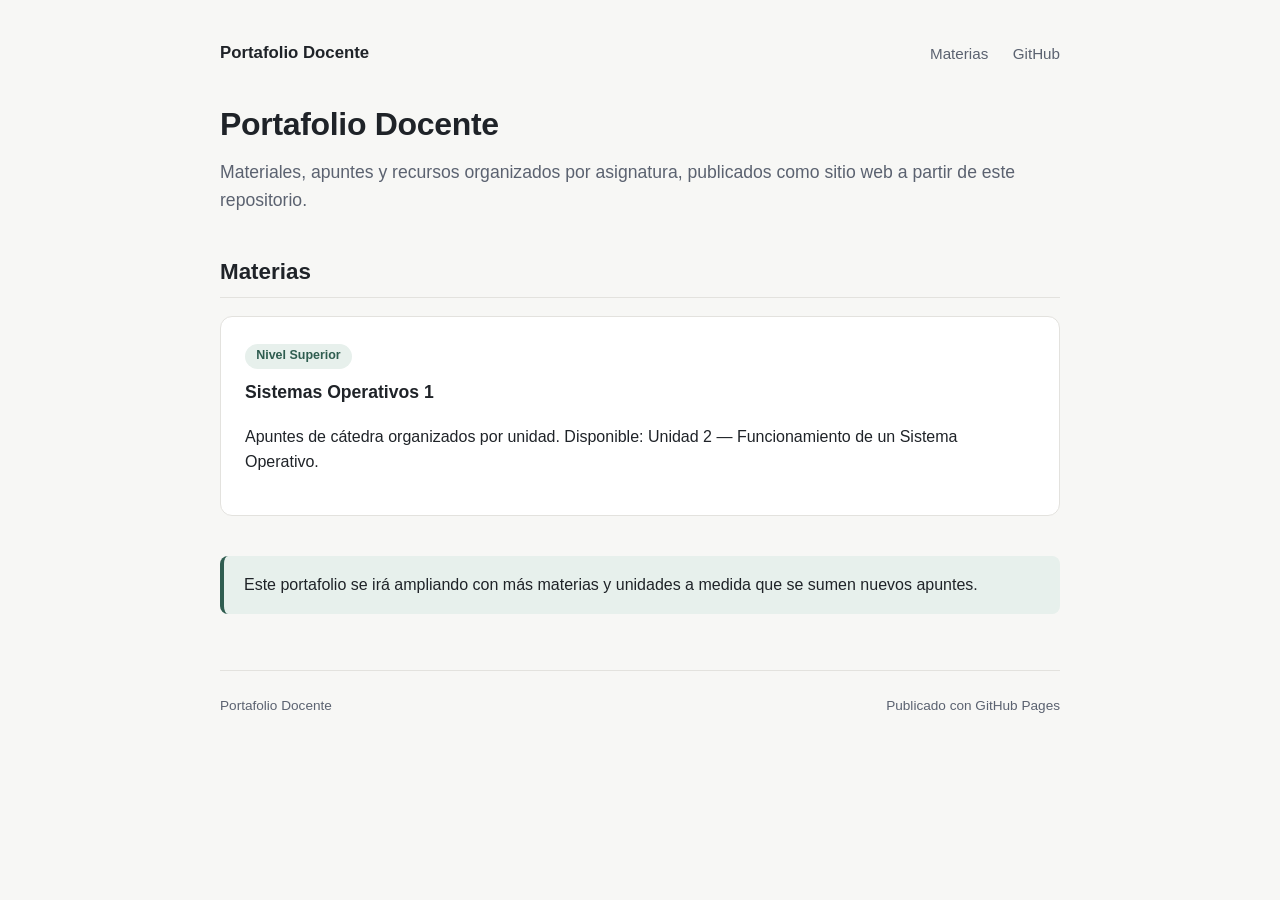
==== index.html @ 7579761d "Agregar portafolio y Unidad 2 de SO1" ====
<!DOCTYPE html>
<html lang="es">
<head>
<meta charset="UTF-8">
<meta name="viewport" content="width=device-width, initial-scale=1.0">
<title>Portafolio Docente</title>
<meta name="description" content="Portafolio docente: materiales, apuntes y recursos para las asignaturas dictadas.">
<link rel="stylesheet" href="assets/style.css">
</head>
<body>
<div class="wrap">

  <header class="site-header">
    <a class="brand" href="index.html">Portafolio Docente</a>
    <nav class="top-nav">
      <a href="materias/so1/index.html">Materias</a>
      <a href="https://github.com/maristiaran/portafolio-docente" target="_blank" rel="noopener">GitHub</a>
    </nav>
  </header>

  <h1>Portafolio Docente</h1>
  <p class="lead">Materiales, apuntes y recursos organizados por asignatura, publicados como sitio web a partir de este repositorio.</p>

  <h2>Materias</h2>
  <div class="grid">
    <div class="card">
      <a class="card-link" href="materias/so1/index.html">
        <span class="tag">Nivel Superior</span>
        <h3>Sistemas Operativos 1</h3>
        <p>Apuntes de cátedra organizados por unidad. Disponible: Unidad 2 — Funcionamiento de un Sistema Operativo.</p>
      </a>
    </div>
  </div>

  <div class="callout">
    Este portafolio se irá ampliando con más materias y unidades a medida que se sumen nuevos apuntes.
  </div>

  <footer class="site-footer">
    <span>Portafolio Docente</span>
    <span>Publicado con GitHub Pages</span>
  </footer>

</div>
</body>
</html>
---- assets/style.css ----
:root {
  --bg: #f7f7f5;
  --bg-card: #ffffff;
  --text: #1f2328;
  --text-muted: #5b6270;
  --accent: #2f5d50;
  --accent-soft: #e7f0ec;
  --border: #e3e2de;
  --radius: 12px;
  --max-width: 880px;
}

@media (prefers-color-scheme: dark) {
  :root {
    --bg: #14161a;
    --bg-card: #1c1f24;
    --text: #ecebe8;
    --text-muted: #a3a9b3;
    --accent: #7fc8ab;
    --accent-soft: #223028;
    --border: #2a2d33;
  }
}

* { box-sizing: border-box; }

html, body {
  margin: 0;
  padding: 0;
  background: var(--bg);
  color: var(--text);
  font-family: -apple-system, BlinkMacSystemFont, "Segoe UI", Roboto, Helvetica, Arial, sans-serif;
  line-height: 1.6;
}

.wrap {
  max-width: var(--max-width);
  margin: 0 auto;
  padding: 2.5rem 1.25rem 4rem;
}

header.site-header {
  display: flex;
  align-items: center;
  justify-content: space-between;
  gap: 1rem;
  flex-wrap: wrap;
  margin-bottom: 2rem;
}

header.site-header .brand {
  font-weight: 700;
  font-size: 1.05rem;
  text-decoration: none;
  color: var(--text);
}

nav.top-nav a {
  color: var(--text-muted);
  text-decoration: none;
  margin-left: 1.25rem;
  font-size: 0.95rem;
}

nav.top-nav a:hover { color: var(--accent); }

.breadcrumb {
  font-size: 0.85rem;
  color: var(--text-muted);
  margin-bottom: 1.5rem;
}

.breadcrumb a { color: var(--text-muted); }

h1 {
  font-size: 2rem;
  margin: 0 0 0.5rem;
  letter-spacing: -0.01em;
}

h2 {
  font-size: 1.4rem;
  margin-top: 2.5rem;
  border-bottom: 1px solid var(--border);
  padding-bottom: 0.4rem;
}

h3 {
  font-size: 1.1rem;
  margin-top: 1.75rem;
  color: var(--accent);
}

h4 {
  font-size: 1rem;
  margin-top: 1.25rem;
}

p.lead {
  color: var(--text-muted);
  font-size: 1.1rem;
  margin-top: 0;
}

.card {
  background: var(--bg-card);
  border: 1px solid var(--border);
  border-radius: var(--radius);
  padding: 1.5rem;
  margin-bottom: 1.25rem;
}

.card a.card-link {
  text-decoration: none;
  color: inherit;
}

.card h3 {
  margin-top: 0;
  color: var(--text);
}

.tag {
  display: inline-block;
  background: var(--accent-soft);
  color: var(--accent);
  border-radius: 999px;
  padding: 0.15rem 0.7rem;
  font-size: 0.78rem;
  font-weight: 600;
  margin-bottom: 0.6rem;
}

.grid {
  display: grid;
  grid-template-columns: repeat(auto-fit, minmax(240px, 1fr));
  gap: 1rem;
}

ul.toc {
  background: var(--bg-card);
  border: 1px solid var(--border);
  border-radius: var(--radius);
  padding: 1.25rem 1.25rem 1.25rem 2rem;
  list-style: none;
  padding-left: 1.25rem;
}

ul.toc li { margin: 0.35rem 0; }
ul.toc a { color: var(--text); text-decoration: none; }
ul.toc a:hover { color: var(--accent); }
ul.toc ul { list-style: none; padding-left: 1.25rem; margin: 0.25rem 0; }
ul.toc ul a { color: var(--text-muted); font-size: 0.95rem; }

.callout {
  background: var(--accent-soft);
  border-left: 4px solid var(--accent);
  padding: 1rem 1.25rem;
  border-radius: 8px;
  margin: 1.25rem 0;
}

.diagram {
  border: 1px solid var(--border);
  background: var(--bg-card);
  border-radius: var(--radius);
  padding: 1.5rem;
  margin: 1.5rem 0;
}

.diagram figcaption {
  text-align: center;
  color: var(--text-muted);
  font-size: 0.85rem;
  margin-top: 0.75rem;
  font-style: italic;
}

table {
  width: 100%;
  border-collapse: collapse;
  margin: 1rem 0;
}

th, td {
  text-align: left;
  padding: 0.6rem 0.75rem;
  border: 1px solid var(--border);
  font-size: 0.95rem;
}

th { background: var(--accent-soft); }

code {
  background: var(--accent-soft);
  padding: 0.1rem 0.4rem;
  border-radius: 4px;
  font-size: 0.9em;
}

footer.site-footer {
  margin-top: 3.5rem;
  padding-top: 1.5rem;
  border-top: 1px solid var(--border);
  color: var(--text-muted);
  font-size: 0.85rem;
  display: flex;
  justify-content: space-between;
  flex-wrap: wrap;
  gap: 0.5rem;
}

.pill-nav {
  display: flex;
  justify-content: space-between;
  margin-top: 3rem;
  gap: 1rem;
  flex-wrap: wrap;
}

.pill-nav a {
  text-decoration: none;
  color: var(--accent);
  border: 1px solid var(--border);
  border-radius: 999px;
  padding: 0.5rem 1.1rem;
  font-size: 0.9rem;
}

.pill-nav a:hover { border-color: var(--accent); }
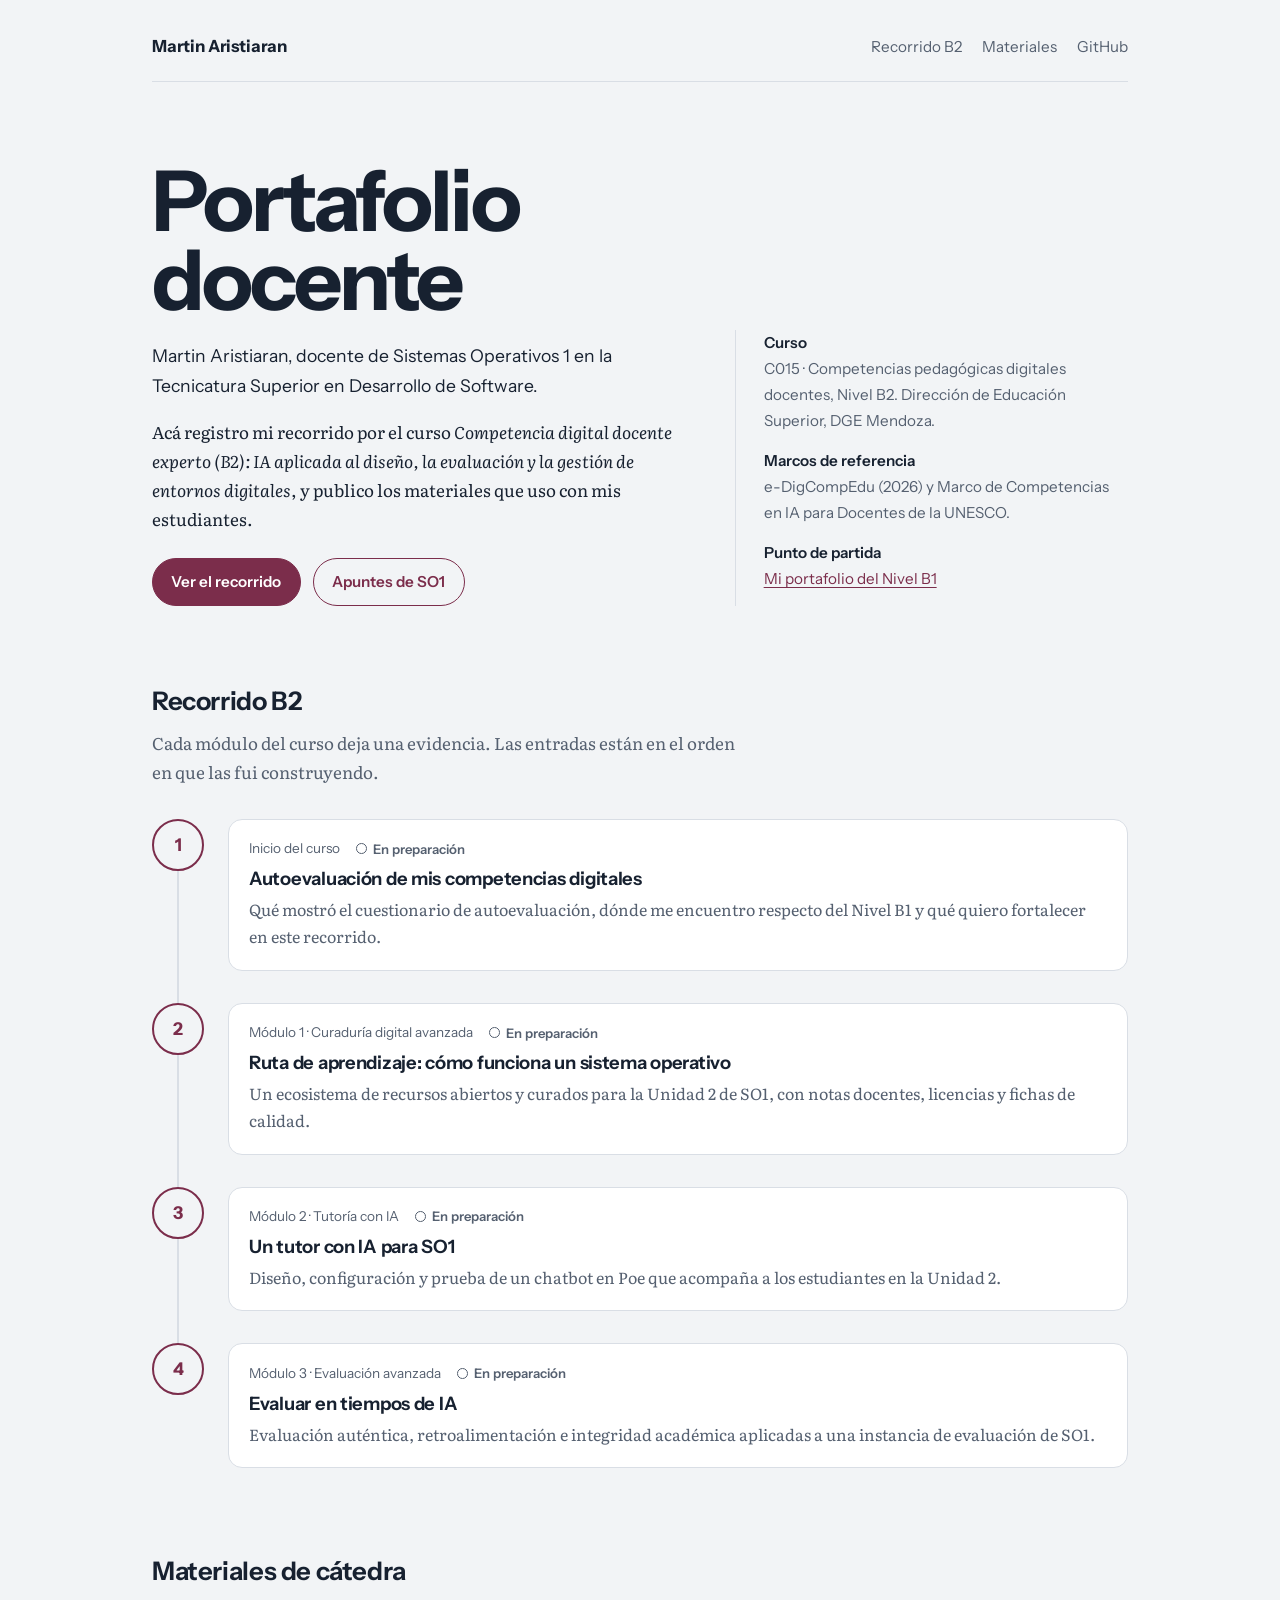
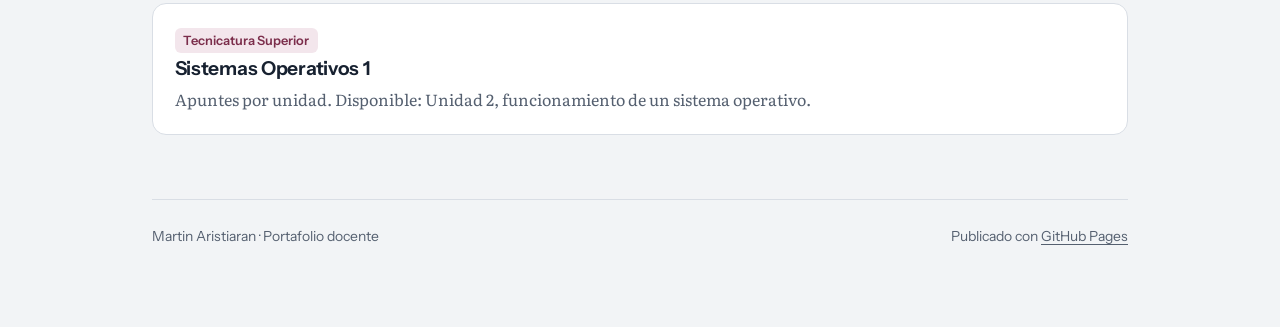
==== commit 0b4a26f8: "Actualizar portafolio docente y recorrido B2 Co-authored-by: Copilot <223556219+Copilot@users.norepl" ====
--- a/index.html
+++ b/index.html
@@ -3,42 +3,106 @@
 <head>
 <meta charset="UTF-8">
 <meta name="viewport" content="width=device-width, initial-scale=1.0">
-<title>Portafolio Docente</title>
-<meta name="description" content="Portafolio docente: materiales, apuntes y recursos para las asignaturas dictadas.">
+<title>Martin Aristiaran — Portafolio docente</title>
+<meta name="description" content="Portafolio docente de Martin Aristiaran: recorrido del curso Competencia digital docente B2 y materiales de cátedra de Sistemas Operativos 1.">
+<link rel="preconnect" href="https://fonts.googleapis.com">
+<link rel="preconnect" href="https://fonts.gstatic.com" crossorigin>
+<link href="https://fonts.googleapis.com/css2?family=Instrument+Sans:wght@400;600;700&family=Literata:ital,opsz,wght@0,7..72,400;0,7..72,600;1,7..72,400&display=swap" rel="stylesheet">
 <link rel="stylesheet" href="assets/style.css">
 </head>
 <body>
 <div class="wrap">
 
   <header class="site-header">
-    <a class="brand" href="index.html">Portafolio Docente</a>
-    <nav class="top-nav">
-      <a href="materias/so1/index.html">Materias</a>
+    <a class="brand" href="index.html">Martin Aristiaran</a>
+    <nav class="top-nav" aria-label="Principal">
+      <a href="#recorrido">Recorrido B2</a>
+      <a href="#materiales">Materiales</a>
       <a href="https://github.com/maristiaran/portafolio-docente" target="_blank" rel="noopener">GitHub</a>
     </nav>
   </header>
 
-  <h1>Portafolio Docente</h1>
-  <p class="lead">Materiales, apuntes y recursos organizados por asignatura, publicados como sitio web a partir de este repositorio.</p>
+  <section class="hero">
+    <div>
+      <h1>Portafolio docente</h1>
+      <p class="role">Martin Aristiaran, docente de Sistemas Operativos 1 en la Tecnicatura Superior en Desarrollo de Software.</p>
+      <p>Acá registro mi recorrido por el curso <em>Competencia digital docente experto (B2): IA aplicada al diseño, la evaluación y la gestión de entornos digitales</em>, y publico los materiales que uso con mis estudiantes.</p>
+      <div class="hero-actions">
+        <a class="btn btn-primary" href="#recorrido">Ver el recorrido</a>
+        <a class="btn btn-ghost" href="materias/so1/index.html">Apuntes de SO1</a>
+      </div>
+    </div>
+    <aside class="hero-aside" aria-label="Datos del curso">
+      <dl>
+        <dt>Curso</dt>
+        <dd>C015 · Competencias pedagógicas digitales docentes, Nivel B2. Dirección de Educación Superior, DGE Mendoza.</dd>
+        <dt>Marcos de referencia</dt>
+        <dd>e-DigCompEdu (2026) y Marco de Competencias en IA para Docentes de la UNESCO.</dd>
+        <dt>Punto de partida</dt>
+        <dd><!-- Reemplazá el # por el enlace a tu portafolio del Nivel B1 -->
+          <a href="#">Mi portafolio del Nivel B1</a></dd>
+      </dl>
+    </aside>
+  </section>
 
-  <h2>Materias</h2>
-  <div class="grid">
-    <div class="card">
-      <a class="card-link" href="materias/so1/index.html">
-        <span class="tag">Nivel Superior</span>
-        <h3>Sistemas Operativos 1</h3>
-        <p>Apuntes de cátedra organizados por unidad. Disponible: Unidad 2 — Funcionamiento de un Sistema Operativo.</p>
-      </a>
+  <section id="recorrido">
+    <h2>Recorrido B2</h2>
+    <p class="section-intro">Cada módulo del curso deja una evidencia. Las entradas están en el orden en que las fui construyendo.</p>
+
+    <!-- Cuando termines una entrada: cambiá class="" por class="is-done" en el <li>
+         y el estado por <span class="status done">Publicada</span> -->
+    <ol class="timeline">
+      <li>
+        <span class="node" aria-hidden="true"></span>
+        <article class="step">
+          <div class="step-meta"><span>Inicio del curso</span><span class="status">En preparación</span></div>
+          <h3><a href="entradas/01-autoevaluacion.html">Autoevaluación de mis competencias digitales</a></h3>
+          <p>Qué mostró el cuestionario de autoevaluación, dónde me encuentro respecto del Nivel B1 y qué quiero fortalecer en este recorrido.</p>
+        </article>
+      </li>
+      <li>
+        <span class="node" aria-hidden="true"></span>
+        <article class="step">
+          <div class="step-meta"><span>Módulo 1 · Curaduría digital avanzada</span><span class="status">En preparación</span></div>
+          <h3><a href="entradas/02-ecosistema-curado.html">Ruta de aprendizaje: cómo funciona un sistema operativo</a></h3>
+          <p>Un ecosistema de recursos abiertos y curados para la Unidad 2 de SO1, con notas docentes, licencias y fichas de calidad.</p>
+        </article>
+      </li>
+      <li>
+        <span class="node" aria-hidden="true"></span>
+        <article class="step">
+          <div class="step-meta"><span>Módulo 2 · Tutoría con IA</span><span class="status">En preparación</span></div>
+          <h3><a href="entradas/03-tutor-ia.html">Un tutor con IA para SO1</a></h3>
+          <p>Diseño, configuración y prueba de un chatbot en Poe que acompaña a los estudiantes en la Unidad 2.</p>
+        </article>
+      </li>
+      <li>
+        <span class="node" aria-hidden="true"></span>
+        <article class="step">
+          <div class="step-meta"><span>Módulo 3 · Evaluación avanzada</span><span class="status">En preparación</span></div>
+          <h3><a href="entradas/04-evaluacion.html">Evaluar en tiempos de IA</a></h3>
+          <p>Evaluación auténtica, retroalimentación e integridad académica aplicadas a una instancia de evaluación de SO1.</p>
+        </article>
+      </li>
+    </ol>
+  </section>
+
+  <section id="materiales">
+    <h2>Materiales de cátedra</h2>
+    <div class="grid">
+      <div class="card">
+        <a class="card-link" href="materias/so1/index.html">
+          <span class="tag">Tecnicatura Superior</span>
+          <h3>Sistemas Operativos 1</h3>
+          <p>Apuntes por unidad. Disponible: Unidad 2, funcionamiento de un sistema operativo.</p>
+        </a>
+      </div>
     </div>
-  </div>
-
-  <div class="callout">
-    Este portafolio se irá ampliando con más materias y unidades a medida que se sumen nuevos apuntes.
-  </div>
+  </section>
 
   <footer class="site-footer">
-    <span>Portafolio Docente</span>
-    <span>Publicado con GitHub Pages</span>
+    <span>Martin Aristiaran · Portafolio docente</span>
+    <span>Publicado con <a href="https://pages.github.com/">GitHub Pages</a></span>
   </footer>
 
 </div>
--- a/assets/style.css
+++ b/assets/style.css
@@ -1,230 +1,407 @@
+/* Portafolio docente — Martin Aristiaran
+   Tipografías: Instrument Sans (títulos e interfaz) + Literata (lectura) */
+
 :root {
-  --bg: #f7f7f5;
-  --bg-card: #ffffff;
-  --text: #1f2328;
-  --text-muted: #5b6270;
-  --accent: #2f5d50;
-  --accent-soft: #e7f0ec;
-  --border: #e3e2de;
-  --radius: 12px;
-  --max-width: 880px;
+  --paper: #F2F4F6;
+  --surface: #FFFFFF;
+  --ink: #172130;
+  --muted: #556070;
+  --line: #D9DEE5;
+  --accent: #7B2D4B;       /* malbec */
+  --accent-soft: #F3E6EC;
+  --done: #4F6B2E;
+  --radius-lg: 14px;
+  --radius-sm: 6px;
+  --measure: 68ch;
+  --wide: 1040px;
+  --sans: "Instrument Sans", system-ui, -apple-system, "Segoe UI", sans-serif;
+  --serif: "Literata", Georgia, "Times New Roman", serif;
 }
 
 @media (prefers-color-scheme: dark) {
   :root {
-    --bg: #14161a;
-    --bg-card: #1c1f24;
-    --text: #ecebe8;
-    --text-muted: #a3a9b3;
-    --accent: #7fc8ab;
-    --accent-soft: #223028;
-    --border: #2a2d33;
+    --paper: #12161C;
+    --surface: #1A2028;
+    --ink: #E6E9EE;
+    --muted: #9AA4B2;
+    --line: #2A323D;
+    --accent: #E59AB8;
+    --accent-soft: #2E1E26;
+    --done: #A8C47A;
   }
 }
 
 * { box-sizing: border-box; }
 
-html, body {
+html { -webkit-text-size-adjust: 100%; }
+
+body {
   margin: 0;
-  padding: 0;
-  background: var(--bg);
-  color: var(--text);
-  font-family: -apple-system, BlinkMacSystemFont, "Segoe UI", Roboto, Helvetica, Arial, sans-serif;
-  line-height: 1.6;
-}
+  background: var(--paper);
+  color: var(--ink);
+  font-family: var(--serif);
+  font-size: 1.0625rem;
+  line-height: 1.7;
+}
+
+a { color: var(--accent); text-underline-offset: 3px; text-decoration-thickness: 1px; }
+a:hover { text-decoration-thickness: 2px; }
+:focus-visible { outline: 3px solid var(--accent); outline-offset: 3px; border-radius: 4px; }
 
 .wrap {
-  max-width: var(--max-width);
+  max-width: var(--wide);
   margin: 0 auto;
-  padding: 2.5rem 1.25rem 4rem;
-}
-
+  padding: 1.5rem 1rem 4rem;
+}
+
+/* ---------- Encabezado ---------- */
 header.site-header {
   display: flex;
+  align-items: baseline;
+  justify-content: space-between;
+  gap: .75rem 1.5rem;
+  flex-wrap: wrap;
+  padding-bottom: 1.25rem;
+  border-bottom: 1px solid var(--line);
+  margin-bottom: 2.5rem;
+  font-family: var(--sans);
+}
+header.site-header .brand {
+  font-weight: 700;
+  font-size: 1.05rem;
+  color: var(--ink);
+  text-decoration: none;
+  letter-spacing: -0.01em;
+}
+nav.top-nav { display: flex; gap: 1.25rem; flex-wrap: wrap; }
+nav.top-nav a {
+  color: var(--muted);
+  text-decoration: none;
+  font-size: .95rem;
+}
+nav.top-nav a:hover, nav.top-nav a[aria-current="page"] { color: var(--accent); }
+
+.breadcrumb {
+  font-family: var(--sans);
+  font-size: .875rem;
+  color: var(--muted);
+  margin: -1rem 0 1.5rem;
+}
+.breadcrumb a { color: var(--muted); }
+
+/* ---------- Tipografía ---------- */
+h1, h2, h3, h4 { font-family: var(--sans); line-height: 1.2; letter-spacing: -0.015em; }
+h1 { font-size: clamp(2rem, 5vw, 2.75rem); margin: 0 0 .75rem; font-weight: 700; }
+h2 { font-size: 1.6rem; margin: 3.5rem 0 1rem; font-weight: 650; }
+h3 { font-size: 1.2rem; margin: 2.25rem 0 .5rem; font-weight: 650; }
+h4 { font-size: 1.02rem; margin: 1.5rem 0 .25rem; font-weight: 650; color: var(--muted); }
+
+p.lead { font-size: 1.2rem; color: var(--muted); margin-top: 0; max-width: 56ch; }
+
+/* En páginas de lectura, el texto mantiene un ancho cómodo */
+.prose { max-width: var(--measure); }
+.prose > h2:first-child { margin-top: 0; }
+
+/* ---------- Portada ---------- */
+.hero {
+  display: grid;
+  grid-template-columns: 1fr;
+  gap: 2rem;
+  padding: 1rem 0 1.5rem;
+}
+.hero h1 {
+  font-size: clamp(2.6rem, 9vw, 5.25rem);
+  line-height: .95;
+  letter-spacing: -0.035em;
+  margin-bottom: 1.25rem;
+}
+.hero .role {
+  font-family: var(--sans);
+  font-size: 1.1rem;
+  color: var(--ink);
+  margin: 0 0 1rem;
+}
+.hero p { max-width: 54ch; }
+.hero-actions { display: flex; gap: .75rem; flex-wrap: wrap; margin-top: 1.5rem; font-family: var(--sans); }
+
+.btn {
+  display: inline-block;
+  padding: .65rem 1.15rem;
+  border-radius: 999px;
+  font-weight: 600;
+  font-size: .95rem;
+  text-decoration: none;
+  border: 1.5px solid var(--accent);
+}
+.btn-primary { background: var(--accent); color: var(--surface); }
+.btn-ghost { color: var(--accent); }
+.btn:hover { text-decoration: none; filter: brightness(1.08); }
+
+.section-intro { color: var(--muted); max-width: 60ch; margin-top: -.25rem; }
+
+/* ---------- Recorrido B2: línea de tiempo ---------- */
+.timeline {
+  list-style: none;
+  margin: 2rem 0 0;
+  padding: 0;
+  counter-reset: paso;
+}
+.timeline > li {
+  position: relative;
+  display: grid;
+  grid-template-columns: 2.75rem 1fr;
+  gap: 0 1rem;
+  padding-bottom: 2rem;
+  counter-increment: paso;
+}
+/* trazo vertical que une los pasos */
+.timeline > li::before {
+  content: "";
+  position: absolute;
+  left: calc(1.375rem - 1px);
+  top: 2.75rem;
+  bottom: 0;
+  width: 2px;
+  background: var(--line);
+}
+.timeline > li:last-child::before { display: none; }
+
+.node {
+  width: 2.75rem;
+  height: 2.75rem;
+  border-radius: 50%;
+  display: grid;
+  place-items: center;
+  font-family: var(--sans);
+  font-weight: 700;
+  font-size: 1rem;
+  border: 2px solid var(--accent);
+  color: var(--accent);
+  background: var(--paper);
+  position: relative;
+  z-index: 1;
+}
+.node::after { content: counter(paso); }
+.is-done .node { background: var(--accent); color: var(--surface); }
+
+.step {
+  background: var(--surface);
+  border: 1px solid var(--line);
+  border-radius: var(--radius-lg);
+  padding: 1.1rem 1.25rem 1.2rem;
+}
+.step h3 { margin: 0 0 .35rem; font-size: 1.15rem; }
+.step h3 a { color: var(--ink); text-decoration: none; }
+.step h3 a:hover { color: var(--accent); }
+.step p { margin: 0; color: var(--muted); font-size: 1rem; }
+.step-meta {
+  display: flex;
+  gap: .5rem 1rem;
+  flex-wrap: wrap;
   align-items: center;
+  font-family: var(--sans);
+  font-size: .85rem;
+  color: var(--muted);
+  margin-bottom: .5rem;
+}
+
+.status {
+  display: inline-flex;
+  align-items: center;
+  gap: .4rem;
+  font-family: var(--sans);
+  font-size: .82rem;
+  font-weight: 600;
+  color: var(--muted);
+}
+.status::before {
+  content: "";
+  width: .55rem; height: .55rem;
+  border-radius: 50%;
+  border: 1.5px solid currentColor;
+}
+.status.done { color: var(--done); }
+.status.done::before { background: currentColor; }
+
+/* ---------- Tarjetas (materiales) ---------- */
+.grid {
+  display: grid;
+  grid-template-columns: repeat(auto-fit, minmax(260px, 1fr));
+  gap: 1rem;
+}
+.card {
+  background: var(--surface);
+  border: 1px solid var(--line);
+  border-radius: var(--radius-lg);
+  padding: 1.25rem 1.35rem;
+}
+.card a.card-link { text-decoration: none; color: inherit; display: block; }
+.card h3 { margin: .25rem 0 .4rem; color: var(--ink); }
+.card a.card-link:hover h3 { color: var(--accent); }
+.card p { margin: 0; color: var(--muted); font-size: 1rem; }
+
+.tag {
+  display: inline-block;
+  font-family: var(--sans);
+  font-size: .8rem;
+  font-weight: 600;
+  color: var(--accent);
+  background: var(--accent-soft);
+  border-radius: var(--radius-sm);
+  padding: .1rem .55rem;
+}
+
+/* ---------- Entradas del portafolio ---------- */
+.entry-head { max-width: var(--measure); margin-bottom: 2.5rem; }
+.entry-head .step-meta { margin-bottom: .75rem; }
+
+.callout {
+  background: var(--accent-soft);
+  border-left: 3px solid var(--accent);
+  padding: 1rem 1.25rem;
+  border-radius: 0 var(--radius-sm) var(--radius-sm) 0;
+  margin: 1.5rem 0;
+}
+
+/* Recuadro de ayuda para completar: borrarlo al escribir la entrada */
+.borrador {
+  border: 1.5px dashed var(--line);
+  border-radius: var(--radius-sm);
+  padding: .9rem 1.1rem;
+  margin: .75rem 0 1.5rem;
+  font-family: var(--sans);
+  font-size: .93rem;
+  color: var(--muted);
+  line-height: 1.55;
+}
+.borrador strong { color: var(--ink); }
+.borrador ul { margin: .4rem 0 0; padding-left: 1.2rem; }
+
+blockquote {
+  margin: 1.5rem 0;
+  padding: .25rem 0 .25rem 1.25rem;
+  border-left: 3px solid var(--line);
+  color: var(--muted);
+  font-style: italic;
+}
+
+/* ---------- Apuntes ---------- */
+ul.toc {
+  background: var(--surface);
+  border: 1px solid var(--line);
+  border-radius: var(--radius-lg);
+  padding: 1.25rem 1.5rem;
+  list-style: none;
+  font-family: var(--sans);
+  max-width: var(--measure);
+}
+ul.toc li { margin: .3rem 0; }
+ul.toc a { color: var(--ink); text-decoration: none; font-weight: 600; }
+ul.toc a:hover { color: var(--accent); }
+ul.toc ul { list-style: none; padding-left: 1.1rem; margin: .2rem 0 .5rem; }
+ul.toc ul a { color: var(--muted); font-weight: 400; font-size: .95rem; }
+
+/* Las figuras SVG tienen trazos oscuros: siempre sobre fondo claro */
+.diagram {
+  margin: 2rem 0;
+  padding: 1.5rem;
+  background: #FFFFFF;
+  border: 1px solid var(--line);
+  border-radius: var(--radius-lg);
+  max-width: 720px;
+}
+.diagram svg { width: 100%; height: auto; display: block; }
+.diagram figcaption {
+  color: #556070;
+  font-family: var(--sans);
+  font-size: .87rem;
+  margin-top: .9rem;
+  text-align: center;
+}
+
+table {
+  width: 100%;
+  border-collapse: collapse;
+  margin: 1.25rem 0;
+  font-size: .97rem;
+}
+td { background: var(--surface); }
+@media (max-width: 600px) { table { display: block; overflow-x: auto; } }
+th, td { text-align: left; padding: .6rem .8rem; border: 1px solid var(--line); vertical-align: top; }
+th { font-family: var(--sans); background: var(--accent-soft); }
+
+code {
+  font-size: .9em;
+  background: var(--accent-soft);
+  padding: .05rem .35rem;
+  border-radius: 4px;
+}
+
+/* Contenido de apuntes con ancho de lectura */
+.wrap > p, .wrap > ul:not(.toc):not(.timeline), .wrap > ol { max-width: var(--measure); }
+
+.pill-nav {
+  display: flex;
   justify-content: space-between;
   gap: 1rem;
   flex-wrap: wrap;
-  margin-bottom: 2rem;
-}
-
-header.site-header .brand {
-  font-weight: 700;
-  font-size: 1.05rem;
+  margin-top: 3.5rem;
+  font-family: var(--sans);
+}
+.pill-nav a {
   text-decoration: none;
-  color: var(--text);
-}
-
-nav.top-nav a {
-  color: var(--text-muted);
-  text-decoration: none;
-  margin-left: 1.25rem;
-  font-size: 0.95rem;
-}
-
-nav.top-nav a:hover { color: var(--accent); }
-
-.breadcrumb {
-  font-size: 0.85rem;
-  color: var(--text-muted);
-  margin-bottom: 1.5rem;
-}
-
-.breadcrumb a { color: var(--text-muted); }
-
-h1 {
-  font-size: 2rem;
-  margin: 0 0 0.5rem;
-  letter-spacing: -0.01em;
-}
-
-h2 {
-  font-size: 1.4rem;
-  margin-top: 2.5rem;
-  border-bottom: 1px solid var(--border);
-  padding-bottom: 0.4rem;
-}
-
-h3 {
-  font-size: 1.1rem;
-  margin-top: 1.75rem;
-  color: var(--accent);
-}
-
-h4 {
-  font-size: 1rem;
-  margin-top: 1.25rem;
-}
-
-p.lead {
-  color: var(--text-muted);
-  font-size: 1.1rem;
-  margin-top: 0;
-}
-
-.card {
-  background: var(--bg-card);
-  border: 1px solid var(--border);
-  border-radius: var(--radius);
-  padding: 1.5rem;
-  margin-bottom: 1.25rem;
-}
-
-.card a.card-link {
-  text-decoration: none;
-  color: inherit;
-}
-
-.card h3 {
-  margin-top: 0;
-  color: var(--text);
-}
-
-.tag {
-  display: inline-block;
-  background: var(--accent-soft);
-  color: var(--accent);
+  border: 1.5px solid var(--line);
   border-radius: 999px;
-  padding: 0.15rem 0.7rem;
-  font-size: 0.78rem;
+  padding: .5rem 1.1rem;
+  font-size: .92rem;
   font-weight: 600;
-  margin-bottom: 0.6rem;
-}
-
-.grid {
-  display: grid;
-  grid-template-columns: repeat(auto-fit, minmax(240px, 1fr));
-  gap: 1rem;
-}
-
-ul.toc {
-  background: var(--bg-card);
-  border: 1px solid var(--border);
-  border-radius: var(--radius);
-  padding: 1.25rem 1.25rem 1.25rem 2rem;
-  list-style: none;
-  padding-left: 1.25rem;
-}
-
-ul.toc li { margin: 0.35rem 0; }
-ul.toc a { color: var(--text); text-decoration: none; }
-ul.toc a:hover { color: var(--accent); }
-ul.toc ul { list-style: none; padding-left: 1.25rem; margin: 0.25rem 0; }
-ul.toc ul a { color: var(--text-muted); font-size: 0.95rem; }
-
-.callout {
-  background: var(--accent-soft);
-  border-left: 4px solid var(--accent);
-  padding: 1rem 1.25rem;
-  border-radius: 8px;
-  margin: 1.25rem 0;
-}
-
-.diagram {
-  border: 1px solid var(--border);
-  background: var(--bg-card);
-  border-radius: var(--radius);
-  padding: 1.5rem;
-  margin: 1.5rem 0;
-}
-
-.diagram figcaption {
-  text-align: center;
-  color: var(--text-muted);
-  font-size: 0.85rem;
-  margin-top: 0.75rem;
-  font-style: italic;
-}
-
-table {
-  width: 100%;
-  border-collapse: collapse;
-  margin: 1rem 0;
-}
-
-th, td {
-  text-align: left;
-  padding: 0.6rem 0.75rem;
-  border: 1px solid var(--border);
-  font-size: 0.95rem;
-}
-
-th { background: var(--accent-soft); }
-
-code {
-  background: var(--accent-soft);
-  padding: 0.1rem 0.4rem;
-  border-radius: 4px;
-  font-size: 0.9em;
-}
-
+}
+.pill-nav a:hover { border-color: var(--accent); }
+
+/* ---------- Pie ---------- */
 footer.site-footer {
-  margin-top: 3.5rem;
+  margin-top: 4rem;
   padding-top: 1.5rem;
-  border-top: 1px solid var(--border);
-  color: var(--text-muted);
-  font-size: 0.85rem;
+  border-top: 1px solid var(--line);
+  color: var(--muted);
+  font-family: var(--sans);
+  font-size: .87rem;
   display: flex;
   justify-content: space-between;
+  gap: .5rem 1.5rem;
   flex-wrap: wrap;
-  gap: 0.5rem;
-}
-
-.pill-nav {
-  display: flex;
-  justify-content: space-between;
-  margin-top: 3rem;
-  gap: 1rem;
-  flex-wrap: wrap;
-}
-
-.pill-nav a {
-  text-decoration: none;
-  color: var(--accent);
-  border: 1px solid var(--border);
-  border-radius: 999px;
-  padding: 0.5rem 1.1rem;
-  font-size: 0.9rem;
-}
-
-.pill-nav a:hover { border-color: var(--accent); }
+}
+footer.site-footer a { color: var(--muted); }
+
+/* ---------- Pantallas grandes ---------- */
+@media (min-width: 860px) {
+  .wrap { padding: 2rem 2rem 5rem; }
+  .hero { grid-template-columns: 1.4fr 1fr; align-items: end; padding-top: 2.5rem; }
+  .timeline > li { grid-template-columns: 3.25rem 1fr; gap: 0 1.5rem; }
+  .node { width: 3.25rem; height: 3.25rem; font-size: 1.1rem; }
+  .timeline > li::before { left: calc(1.625rem - 1px); top: 3.25rem; }
+}
+
+.hero-aside {
+  font-family: var(--sans);
+  font-size: .95rem;
+  color: var(--muted);
+  border-top: 1px solid var(--line);
+  padding-top: 1.25rem;
+}
+.hero-aside dl { margin: 0; }
+.hero-aside dt { font-weight: 600; color: var(--ink); }
+.hero-aside dd { margin: 0 0 .9rem; }
+
+@media (min-width: 860px) {
+  .hero-aside {
+    border-top: 0;
+    padding-top: 0;
+    border-left: 1px solid var(--line);
+    padding-left: 1.75rem;
+  }
+}
+
+@media (prefers-reduced-motion: no-preference) {
+  html { scroll-behavior: smooth; }
+}
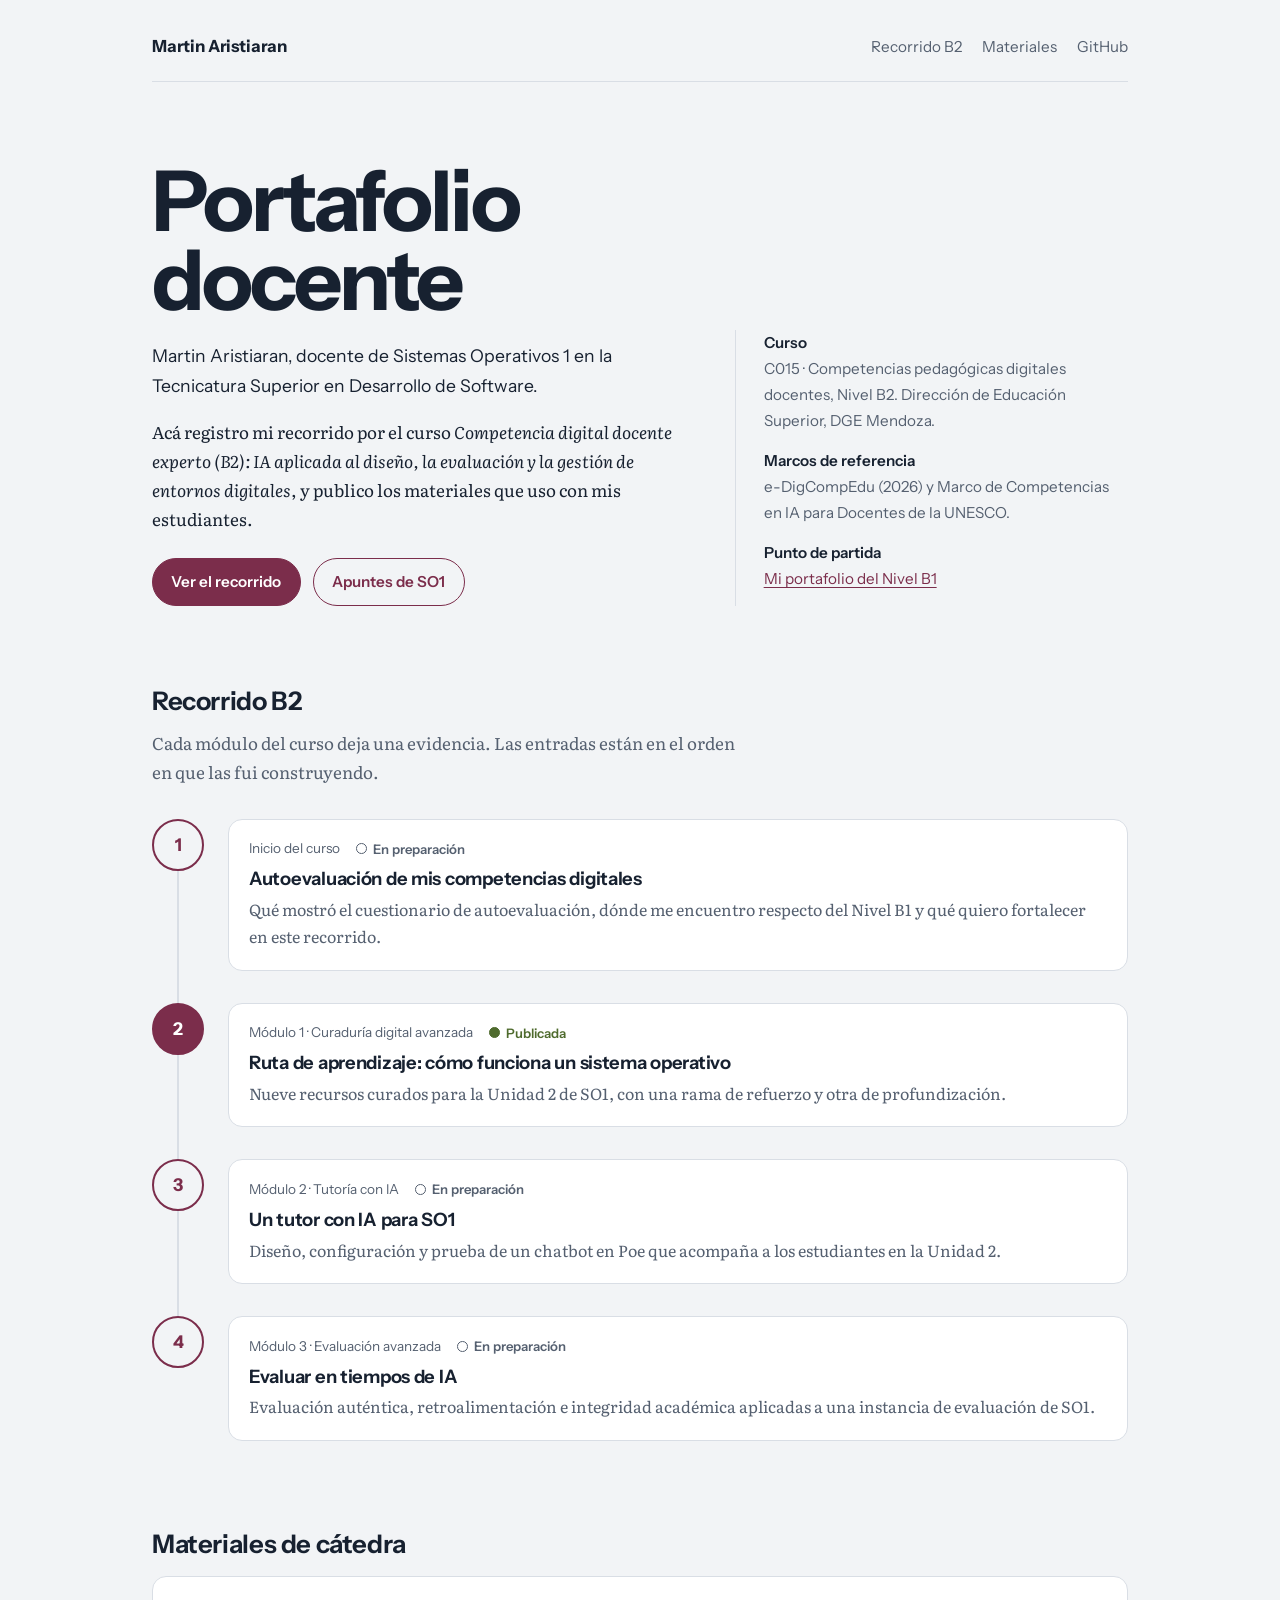
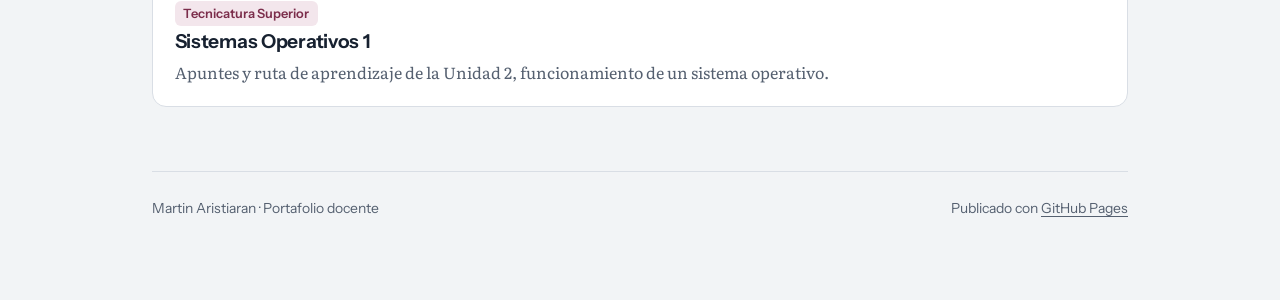
==== commit aee34555: "Actualizar contenidos del portafolio Co-authored-by: Copilot <223556219+Copilot@users.noreply.github" ====
--- a/index.html
+++ b/index.html
@@ -60,12 +60,12 @@
           <p>Qué mostró el cuestionario de autoevaluación, dónde me encuentro respecto del Nivel B1 y qué quiero fortalecer en este recorrido.</p>
         </article>
       </li>
-      <li>
+      <li class="is-done">
         <span class="node" aria-hidden="true"></span>
         <article class="step">
-          <div class="step-meta"><span>Módulo 1 · Curaduría digital avanzada</span><span class="status">En preparación</span></div>
+          <div class="step-meta"><span>Módulo 1 · Curaduría digital avanzada</span><span class="status done">Publicada</span></div>
           <h3><a href="entradas/02-ecosistema-curado.html">Ruta de aprendizaje: cómo funciona un sistema operativo</a></h3>
-          <p>Un ecosistema de recursos abiertos y curados para la Unidad 2 de SO1, con notas docentes, licencias y fichas de calidad.</p>
+          <p>Nueve recursos curados para la Unidad 2 de SO1, con una rama de refuerzo y otra de profundización.</p>
         </article>
       </li>
       <li>
@@ -94,7 +94,7 @@
         <a class="card-link" href="materias/so1/index.html">
           <span class="tag">Tecnicatura Superior</span>
           <h3>Sistemas Operativos 1</h3>
-          <p>Apuntes por unidad. Disponible: Unidad 2, funcionamiento de un sistema operativo.</p>
+          <p>Apuntes y ruta de aprendizaje de la Unidad 2, funcionamiento de un sistema operativo.</p>
         </a>
       </div>
     </div>
--- a/assets/style.css
+++ b/assets/style.css
@@ -405,3 +405,20 @@
 @media (prefers-reduced-motion: no-preference) {
   html { scroll-behavior: smooth; }
 }
+
+/* Tablas anchas (fichas de calidad): se desplazan horizontalmente */
+.table-scroll { overflow-x: auto; margin: 1.25rem 0; }
+.table-scroll table { display: table; min-width: 860px; margin: 0; font-size: .9rem; }
+@media (min-width: 1100px) { .prose .table-scroll { width: calc(var(--wide) - 4rem); } }
+
+pre.prompt {
+  white-space: pre-wrap;
+  font-family: ui-monospace, "SF Mono", Menlo, Consolas, monospace;
+  font-size: .86rem;
+  line-height: 1.6;
+  background: var(--surface);
+  border: 1px solid var(--line);
+  border-radius: var(--radius-sm);
+  padding: 1rem 1.15rem;
+  margin: 1rem 0 1.5rem;
+}
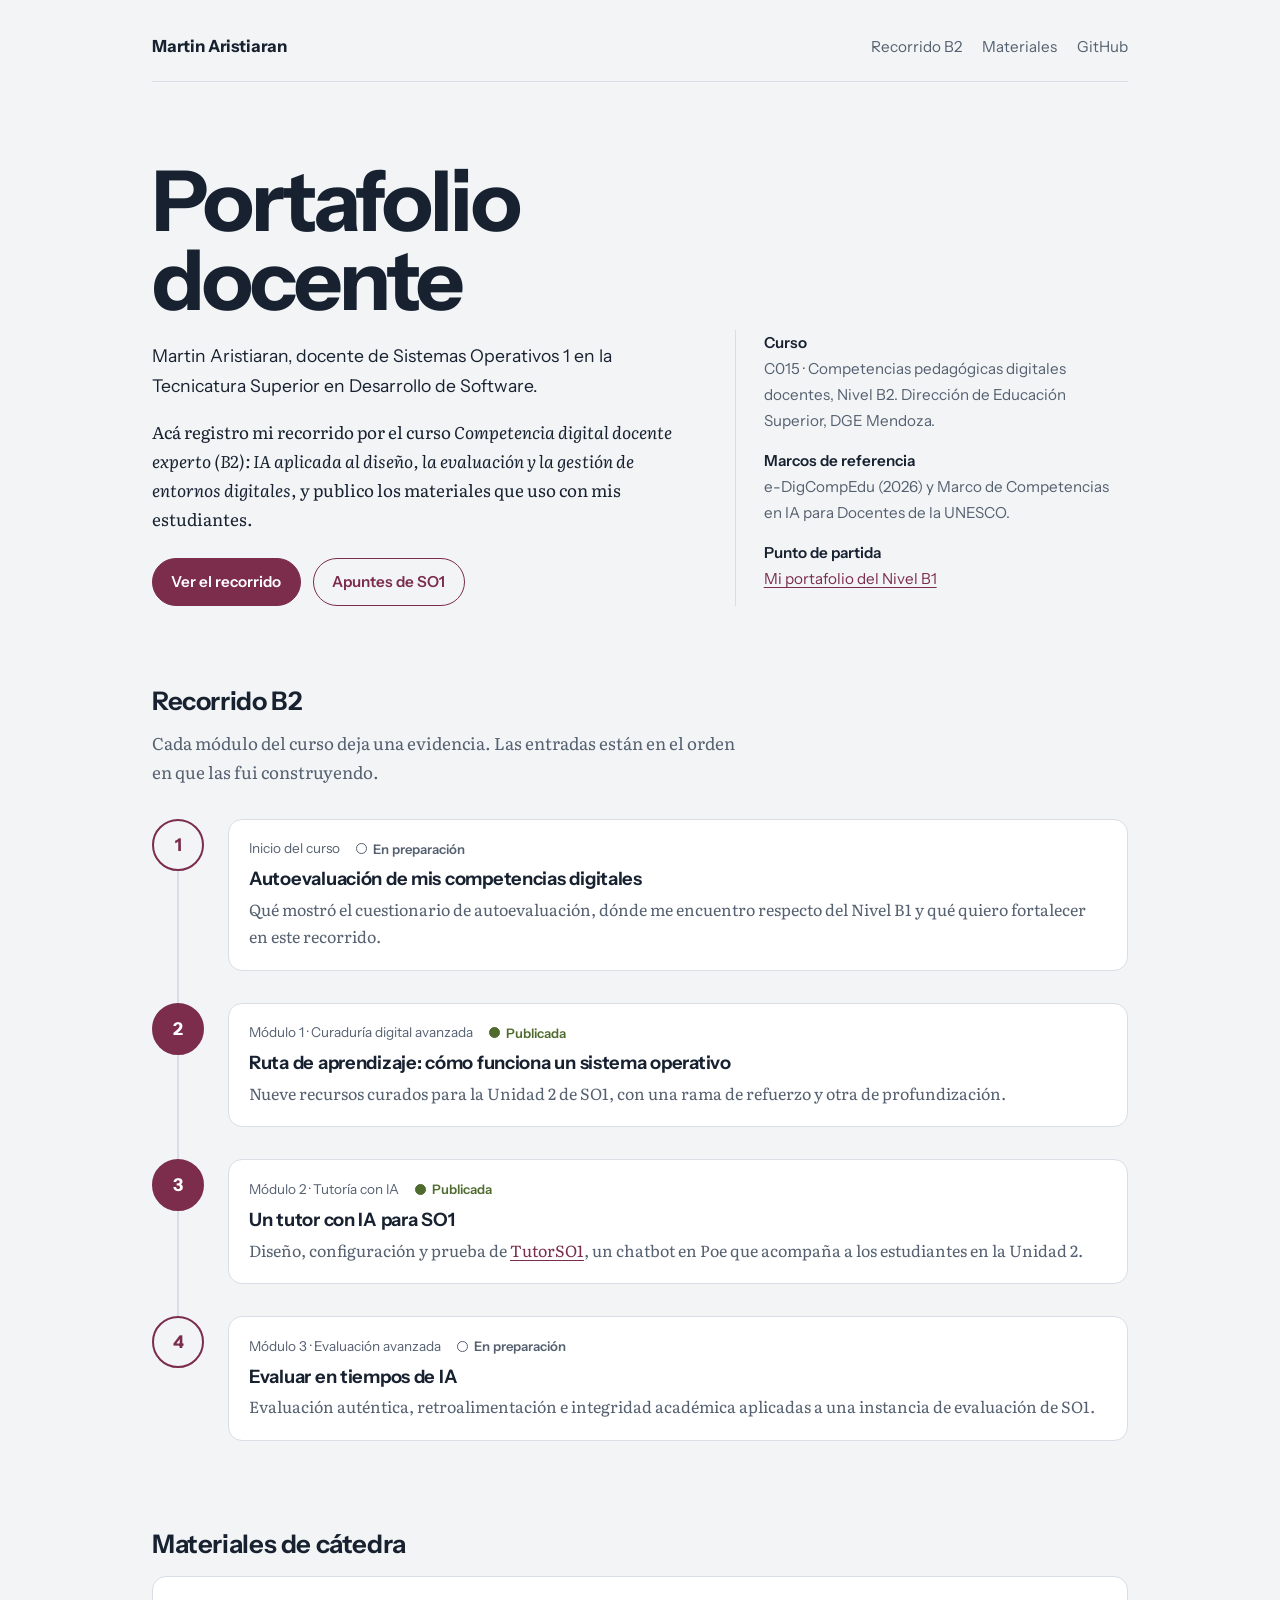
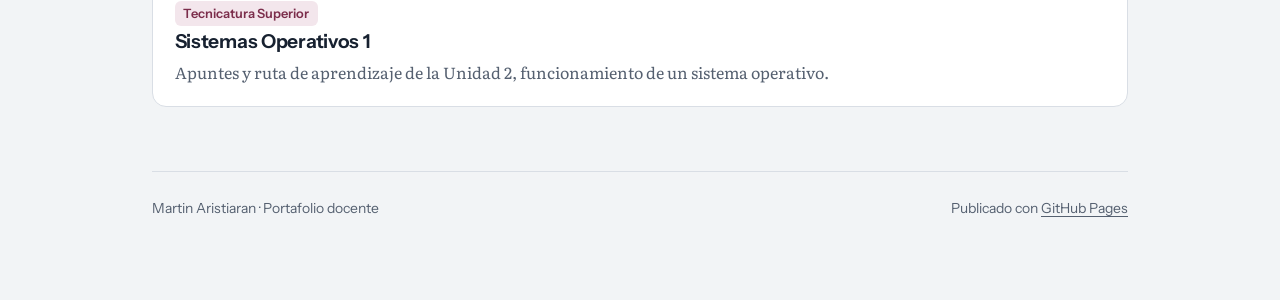
==== commit 3f8eb220: "Actualizar recorrido de tutoría y evaluación Co-authored-by: Copilot <223556219+Copilot@users.norepl" ====
--- a/index.html
+++ b/index.html
@@ -39,8 +39,7 @@
         <dt>Marcos de referencia</dt>
         <dd>e-DigCompEdu (2026) y Marco de Competencias en IA para Docentes de la UNESCO.</dd>
         <dt>Punto de partida</dt>
-        <dd><!-- Reemplazá el # por el enlace a tu portafolio del Nivel B1 -->
-          <a href="#">Mi portafolio del Nivel B1</a></dd>
+        <dd><a href="https://sites.google.com/mendoza.edu.ar/sistemas-operativos-1-9010/" target="_blank" rel="noopener">Mi portafolio del Nivel B1</a></dd>
       </dl>
     </aside>
   </section>
@@ -68,12 +67,12 @@
           <p>Nueve recursos curados para la Unidad 2 de SO1, con una rama de refuerzo y otra de profundización.</p>
         </article>
       </li>
-      <li>
+      <li class="is-done">
         <span class="node" aria-hidden="true"></span>
         <article class="step">
-          <div class="step-meta"><span>Módulo 2 · Tutoría con IA</span><span class="status">En preparación</span></div>
+          <div class="step-meta"><span>Módulo 2 · Tutoría con IA</span><span class="status done">Publicada</span></div>
           <h3><a href="entradas/03-tutor-ia.html">Un tutor con IA para SO1</a></h3>
-          <p>Diseño, configuración y prueba de un chatbot en Poe que acompaña a los estudiantes en la Unidad 2.</p>
+          <p>Diseño, configuración y prueba de <a href="https://poe.com/TutorSO1-IES9010">TutorSO1</a>, un chatbot en Poe que acompaña a los estudiantes en la Unidad 2.</p>
         </article>
       </li>
       <li>
